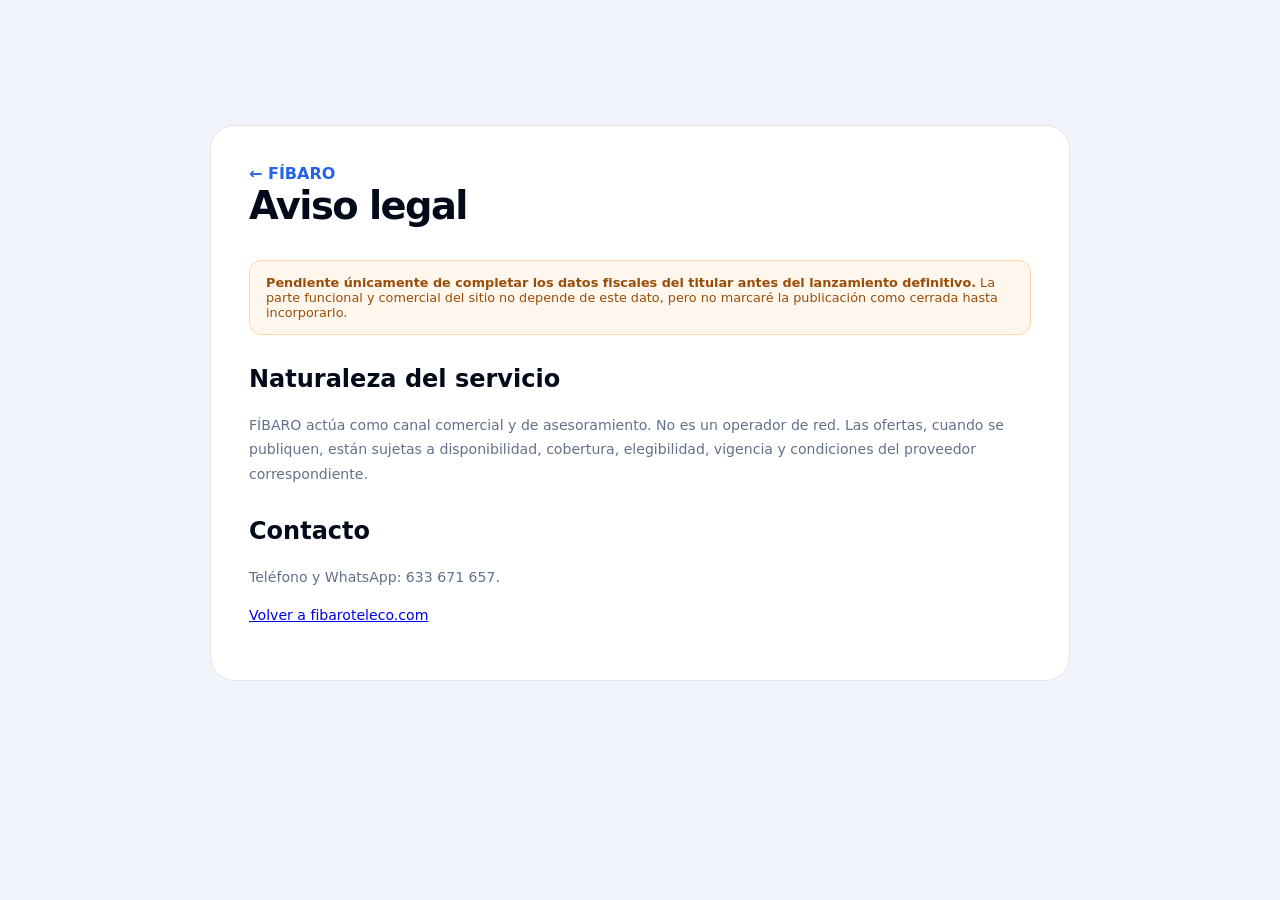
==== aviso-legal.html @ ca1f938e "Add FIBARO Direct legal page" ====
<!doctype html><html lang="es"><head><meta charset="utf-8"><meta name="viewport" content="width=device-width,initial-scale=1"><title>Aviso legal | FÍBARO Telecom</title><link rel="stylesheet" href="/assets/styles.css"></head><body><main class="static-page"><div class="container"><article class="static-card"><a href="/" style="text-decoration:none;font-weight:800;color:#2563EB">← FÍBARO</a><h1>Aviso legal</h1><div class="legal-pending"><b>Pendiente únicamente de completar los datos fiscales del titular antes del lanzamiento definitivo.</b> La parte funcional y comercial del sitio no depende de este dato, pero no marcaré la publicación como cerrada hasta incorporarlo.</div><h2>Naturaleza del servicio</h2><p>FÍBARO actúa como canal comercial y de asesoramiento. No es un operador de red. Las ofertas, cuando se publiquen, están sujetas a disponibilidad, cobertura, elegibilidad, vigencia y condiciones del proveedor correspondiente.</p><h2>Contacto</h2><p>Teléfono y WhatsApp: 633 671 657.</p><p><a href="/">Volver a fibaroteleco.com</a></p></article></div></main></body></html>
---- assets/styles.css ----
:root{--ink:#030B1A;--ink2:#071428;--ink3:#0D1E3A;--blue:#2563EB;--blue2:#3B82F6;--cyan:#06B6D4;--white:#FAFBFF;--soft:#F1F5FB;--muted:#62718A;--line:rgba(3,11,26,.10);--line-dark:rgba(255,255,255,.09);--shadow:0 24px 70px rgba(3,11,26,.12);--font:system-ui,-apple-system,BlinkMacSystemFont,'Segoe UI',sans-serif}*{box-sizing:border-box}html{scroll-behavior:smooth}body{margin:0;background:var(--white);color:var(--ink);font-family:var(--font);-webkit-font-smoothing:antialiased}button,a,input{font:inherit}button{border:0}.container{width:min(1160px,calc(100% - 40px));margin:auto}.section{padding:96px 0}.dark{background:var(--ink);color:#fff}.dark-soft{background:var(--ink2);color:#fff}.nav{position:fixed;z-index:50;top:0;left:0;right:0;transition:.25s}.nav.scrolled{background:rgba(3,11,26,.94);backdrop-filter:blur(18px);border-bottom:1px solid var(--line-dark)}.nav-inner{height:76px;width:min(1280px,calc(100% - 44px));margin:auto;display:flex;align-items:center;justify-content:space-between}.wordmark{display:inline-flex;align-items:baseline;color:#fff;text-decoration:none;font-size:1.35rem;font-weight:800;letter-spacing:-.05em}.wordmark b{color:var(--cyan)}.wordmark small{font-size:.43rem;letter-spacing:.16em;margin-left:7px;color:rgba(255,255,255,.48)}.nav-links{display:flex;gap:28px}.nav-links a{color:rgba(255,255,255,.62);text-decoration:none;font-size:.84rem;font-weight:600}.nav-links a:hover{color:#fff}.btn{display:inline-flex;align-items:center;justify-content:center;text-decoration:none;cursor:pointer;border-radius:999px;padding:13px 24px;font-weight:700;font-size:.88rem;transition:.22s ease;white-space:nowrap}.btn:hover{transform:translateY(-2px)}.btn-lg{padding:17px 28px;font-size:.95rem}.btn-sm{padding:10px 17px;font-size:.8rem}.btn-primary{color:#fff;background:var(--blue);box-shadow:0 12px 35px rgba(37,99,235,.32)}.btn-primary:hover{background:#1D4ED8;box-shadow:0 16px 45px rgba(37,99,235,.42)}.btn-ghost{color:#fff;background:rgba(255,255,255,.07);border:1px solid rgba(255,255,255,.16)}.btn-outline-light{color:#fff;border:1px solid rgba(255,255,255,.22)}.btn-white{background:#fff;color:var(--ink)}.btn-dark{background:var(--ink);color:#fff}.full{width:100%}.hero{min-height:760px;height:min(920px,100vh);background:var(--ink);color:#fff;position:relative;overflow:hidden;display:flex;align-items:center;padding-top:70px}.hero-grid{position:absolute;inset:0;background-image:linear-gradient(rgba(37,99,235,.055) 1px,transparent 1px),linear-gradient(90deg,rgba(37,99,235,.055) 1px,transparent 1px);background-size:64px 64px;mask-image:linear-gradient(to bottom,#000 0%,transparent 90%)}.hero-glow{position:absolute;border-radius:50%;filter:blur(1px);pointer-events:none}.hero-glow.one{width:760px;height:760px;background:radial-gradient(circle,rgba(37,99,235,.23),transparent 68%);right:-180px;top:-230px}.hero-glow.two{width:460px;height:460px;background:radial-gradient(circle,rgba(6,182,212,.13),transparent 67%);left:-130px;bottom:-180px}.hero-inner{position:relative;z-index:1;display:grid;grid-template-columns:minmax(0,1fr) 390px;gap:74px;align-items:center}.eyebrow{display:inline-flex;align-items:center;gap:9px;padding:6px 12px 6px 8px;border:1px solid rgba(59,130,246,.28);border-radius:999px;background:rgba(37,99,235,.12);color:#9CC7FF;font-size:.72rem;letter-spacing:.04em;margin-bottom:22px}.eyebrow span{width:7px;height:7px;border-radius:50%;background:var(--cyan)}h1,h2,h3,p{margin-top:0}.hero h1{font-size:clamp(3rem,6vw,5.55rem);line-height:1.02;letter-spacing:-.055em;margin-bottom:24px;max-width:820px}.hero-lead{font-size:clamp(1rem,1.6vw,1.16rem);line-height:1.75;color:rgba(255,255,255,.64);max-width:700px}.hero-actions{display:flex;gap:12px;flex-wrap:wrap;margin-top:31px}.trust-inline{display:flex;align-items:center;gap:10px;flex-wrap:wrap;margin-top:28px;color:rgba(255,255,255,.42);font-size:.74rem}.trust-inline i{width:3px;height:3px;border-radius:50%;background:rgba(255,255,255,.25)}.hero-card{background:linear-gradient(180deg,rgba(255,255,255,.09),rgba(255,255,255,.045));border:1px solid rgba(255,255,255,.13);border-radius:28px;padding:26px;box-shadow:0 35px 100px rgba(0,0,0,.25);backdrop-filter:blur(18px)}.hero-card-kicker{font-size:.69rem;text-transform:uppercase;letter-spacing:.12em;color:#93C5FD;font-weight:800;margin-bottom:10px}.mini-step{display:grid;grid-template-columns:36px 1fr;gap:12px;padding:18px 0;border-bottom:1px solid rgba(255,255,255,.08)}.mini-step span{width:31px;height:31px;display:grid;place-items:center;border:1px solid rgba(59,130,246,.32);border-radius:9px;color:#93C5FD;font-size:.69rem;font-weight:800}.mini-step b{display:block;font-size:.85rem;margin-bottom:4px}.mini-step small{color:rgba(255,255,255,.46);line-height:1.45}.hero-card .btn{margin-top:20px}.section-head{display:grid;grid-template-columns:1.1fr .75fr;gap:70px;align-items:end;margin-bottom:44px}.section-kicker{display:block;text-transform:uppercase;letter-spacing:.12em;font-size:.68rem;color:var(--blue);font-weight:800;margin-bottom:12px}.section-kicker.blue{color:#93C5FD}.section-kicker.cyan{color:#67E8F9}.section-head h2,.proof h2,.local h2,.energy h2,.business h2,.faq h2,.final-cta h2{font-size:clamp(2rem,4vw,3.55rem);line-height:1.08;letter-spacing:-.045em;margin-bottom:0}.section-head p{margin:0;color:var(--muted);line-height:1.75}.intent-grid{display:grid;grid-template-columns:repeat(4,1fr);gap:16px}.intent-card{text-align:left;background:#fff;border:1px solid var(--line);border-radius:22px;padding:25px;cursor:pointer;box-shadow:0 4px 20px rgba(3,11,26,.035);transition:.22s}.intent-card:hover{transform:translateY(-5px);border-color:rgba(37,99,235,.32);box-shadow:var(--shadow)}.intent-icon{width:42px;height:42px;border-radius:13px;display:grid;place-items:center;background:#EEF4FF;color:var(--blue);font-weight:800;font-size:1.2rem;margin-bottom:24px}.intent-card h3{font-size:1.1rem;margin-bottom:10px}.intent-card p{color:var(--muted);font-size:.85rem;line-height:1.65;min-height:70px}.intent-card span{font-size:.78rem;color:var(--blue);font-weight:800}.proof-grid{display:grid;grid-template-columns:1.15fr .75fr;gap:80px;align-items:center}.big-copy{font-size:1.04rem;line-height:1.82;color:rgba(255,255,255,.58);max-width:660px;margin:24px 0 28px}.human-points{display:grid;gap:18px}.human-points>div{display:flex;gap:13px}.human-points>div>span{width:25px;height:25px;border-radius:50%;display:grid;place-items:center;background:rgba(6,182,212,.12);border:1px solid rgba(6,182,212,.25);color:#67E8F9;flex:0 0 25px;font-size:.72rem}.human-points p{margin:0}.human-points b{display:block;font-size:.87rem}.human-points small{display:block;color:rgba(255,255,255,.42);font-size:.77rem;margin-top:4px}.quote-card{border:1px solid rgba(255,255,255,.12);background:rgba(255,255,255,.055);padding:34px;border-radius:26px}.quote-label{font-size:.66rem;text-transform:uppercase;letter-spacing:.13em;color:#93C5FD;font-weight:800}.quote-card blockquote{font-size:clamp(1.35rem,2.4vw,2rem);line-height:1.38;letter-spacing:-.03em;margin:28px 0 32px}.local-wrap{background:#F0F5FF;border:1px solid rgba(37,99,235,.12);border-radius:34px;padding:54px;display:grid;grid-template-columns:1fr .78fr;gap:68px;align-items:center}.local-copy p{color:var(--muted);line-height:1.8;margin:22px 0}.city-pills{display:flex;gap:8px;flex-wrap:wrap;margin:25px 0}.city-pills span{padding:8px 12px;border-radius:999px;background:#fff;border:1px solid rgba(37,99,235,.13);font-size:.74rem;font-weight:700;color:#39506F}.local-panel{background:var(--ink);color:#fff;border-radius:25px;padding:31px}.local-status{display:inline-flex;align-items:center;gap:8px;font-size:.69rem;letter-spacing:.11em;color:#7DD3FC;font-weight:800;margin-bottom:25px}.pulse{width:8px;height:8px;background:#22C55E;border-radius:50%;box-shadow:0 0 0 6px rgba(34,197,94,.09)}.local-panel h3{font-size:1.7rem;line-height:1.2;letter-spacing:-.035em}.local-panel p{color:rgba(255,255,255,.55);line-height:1.7;font-size:.87rem}.local-meta{display:flex;align-items:center;gap:8px;flex-wrap:wrap;border-top:1px solid rgba(255,255,255,.08);padding-top:21px;margin-top:24px;font-size:.7rem;color:rgba(255,255,255,.55)}.local-meta b{color:#60A5FA}.energy-inner{display:flex;justify-content:space-between;align-items:center;gap:80px}.energy-inner>div{max-width:720px}.energy p{color:var(--muted);line-height:1.8;margin:21px 0 0}.business-grid{display:grid;grid-template-columns:1fr .8fr;gap:90px;align-items:end}.business p{color:rgba(255,255,255,.54);line-height:1.8}.faq-wrap{display:grid;grid-template-columns:.65fr 1fr;gap:85px}.faq-list{border-top:1px solid var(--line)}details{border-bottom:1px solid var(--line);padding:20px 0}summary{cursor:pointer;font-weight:700;font-size:.9rem;list-style:none;padding-right:24px;position:relative}summary:after{content:'+';position:absolute;right:0;color:var(--blue);font-size:1.1rem}details[open] summary:after{content:'−'}details p{color:var(--muted);font-size:.84rem;line-height:1.7;margin:13px 0 2px}.final-cta{background:var(--ink);color:#fff;text-align:center;padding:110px 0}.final-inner{max-width:850px}.final-cta h2{margin:0 auto 18px}.final-cta p{color:rgba(255,255,255,.48)}.center{justify-content:center}.footer{background:#020714;color:#fff;padding:60px 0 105px}.footer-grid{display:grid;grid-template-columns:1.5fr repeat(3,.65fr);gap:50px}.footer-mark{margin-bottom:15px}.footer p{color:rgba(255,255,255,.38);font-size:.78rem;line-height:1.65;max-width:300px}.footer-grid>div:not(:first-child){display:flex;flex-direction:column;gap:9px}.footer-grid b{font-size:.7rem;text-transform:uppercase;letter-spacing:.1em;color:rgba(255,255,255,.38);margin-bottom:5px}.footer-grid a{color:rgba(255,255,255,.62);text-decoration:none;font-size:.78rem}.footer-bottom{margin-top:45px;padding-top:22px;border-top:1px solid rgba(255,255,255,.07);display:flex;justify-content:space-between;gap:20px;color:rgba(255,255,255,.25);font-size:.66rem}.mobile-bar{display:none}.modal{position:fixed;inset:0;z-index:100;pointer-events:none;opacity:0;transition:.22s}.modal.open{pointer-events:auto;opacity:1}.modal-backdrop{position:absolute;inset:0;background:rgba(1,5,13,.78);backdrop-filter:blur(8px)}.funnel{position:absolute;right:0;top:0;bottom:0;width:min(560px,100%);background:#fff;box-shadow:-30px 0 90px rgba(0,0,0,.3);display:flex;flex-direction:column;transform:translateX(100%);transition:.33s cubic-bezier(.22,.8,.25,1)}.modal.open .funnel{transform:none}.funnel-top{display:flex;align-items:center;justify-content:space-between;padding:22px 25px 16px}.funnel-top>div{display:flex;align-items:center;gap:12px}.funnel-brand{font-weight:800;letter-spacing:-.04em}.funnel-top small{font-size:.7rem;color:#8491A4}.modal-close{background:#F1F5F9;width:34px;height:34px;border-radius:50%;cursor:pointer;font-size:1.25rem;color:#56657A}.progress{height:3px;background:#E9EEF5}.progress span{display:block;height:100%;width:20%;background:linear-gradient(90deg,var(--blue),var(--cyan));transition:.3s}.funnel-stage{flex:1;overflow:auto;padding:42px 28px}.funnel-question .tiny{display:block;font-size:.68rem;color:var(--blue);font-weight:800;text-transform:uppercase;letter-spacing:.1em;margin-bottom:10px}.funnel-question h2{font-size:clamp(1.75rem,4vw,2.45rem);line-height:1.15;letter-spacing:-.04em;margin-bottom:10px}.funnel-question>p{color:var(--muted);font-size:.85rem;line-height:1.65;margin-bottom:27px}.choice-grid{display:grid;gap:10px}.choice{width:100%;text-align:left;padding:16px 17px;border:1px solid #DDE5EF;border-radius:14px;background:#fff;cursor:pointer;font-weight:700;color:#17253A;transition:.16s}.choice:hover{border-color:#93B4FB;background:#F7FAFF}.choice small{display:block;color:#7A899D;font-weight:500;margin-top:4px}.choice.selected{border-color:var(--blue);box-shadow:0 0 0 3px rgba(37,99,235,.08);background:#F6F9FF}.field{margin-bottom:14px}.field label{display:block;font-size:.72rem;font-weight:800;color:#40516A;margin-bottom:7px}.field input{width:100%;height:51px;border:1px solid #D9E2ED;border-radius:13px;padding:0 15px;outline:none;font-size:.92rem}.field input:focus{border-color:var(--blue);box-shadow:0 0 0 3px rgba(37,99,235,.08)}.zone-good{padding:13px 15px;border-radius:13px;background:#ECFDF5;color:#116149;font-size:.78rem;margin:12px 0 18px;border:1px solid #BBF7D0}.funnel-actions{display:flex;gap:9px;margin-top:20px}.funnel-back{background:#F1F5F9;color:#53647B}.funnel-next{flex:1}.result-box{border:1px solid #DCE6F3;background:#F7FAFF;border-radius:18px;padding:20px;margin:18px 0}.result-box dt{font-size:.65rem;text-transform:uppercase;letter-spacing:.08em;color:#7C8BA0;font-weight:800}.result-box dd{margin:3px 0 14px;font-size:.85rem;font-weight:700}.result-box dd:last-child{margin-bottom:0}.result-actions{display:grid;gap:10px}.wa-button{background:#0BAA5B;color:#fff}.call-button{background:var(--ink);color:#fff}.funnel-foot{padding:15px 20px;border-top:1px solid #E9EEF5;text-align:center;color:#97A3B2;font-size:.64rem;display:flex;gap:7px;justify-content:center}.privacy-note{color:#8B98AA;font-size:.67rem;line-height:1.5;margin-top:13px}.privacy-note a{color:#536E98}.static-page{min-height:100vh;background:var(--soft);padding:125px 0 80px}.static-card{max-width:860px;margin:auto;background:#fff;border:1px solid var(--line);border-radius:24px;padding:38px}.static-card h1{font-size:2.4rem;letter-spacing:-.04em}.static-card h2{margin-top:30px}.static-card p,.static-card li{color:var(--muted);line-height:1.75;font-size:.88rem}.legal-pending{padding:14px 16px;background:#FFF7ED;border:1px solid #FED7AA;border-radius:12px;color:#9A4D08;font-size:.8rem}.route-telecom .hero,.route-energia .hero,.route-empresas .hero,.route-zona-fibaro .hero{min-height:690px;height:auto;padding:150px 0 95px}.route-energia .eyebrow strong{color:#A5F3FC}.route-empresas .hero-glow.one{background:radial-gradient(circle,rgba(6,182,212,.2),transparent 68%)}@media(max-width:980px){.hero-inner,.proof-grid,.local-wrap,.business-grid,.faq-wrap{grid-template-columns:1fr}.hero-card{display:none}.intent-grid{grid-template-columns:repeat(2,1fr)}.section-head{grid-template-columns:1fr;gap:15px}.proof-grid,.business-grid,.faq-wrap{gap:40px}.local-wrap{gap:35px}.energy-inner{align-items:flex-start;flex-direction:column;gap:28px}.footer-grid{grid-template-columns:1fr 1fr}.nav-links{display:none}}@media(max-width:620px){.container{width:min(100% - 28px,1160px)}.section{padding:64px 0}.nav-inner{width:calc(100% - 28px);height:64px}.nav .btn{display:none}.wordmark{font-size:1.18rem}.hero{height:auto;min-height:720px;padding:115px 0 80px}.route-telecom .hero,.route-energia .hero,.route-empresas .hero,.route-zona-fibaro .hero{padding:115px 0 70px;min-height:640px}.hero h1{font-size:clamp(2.6rem,13vw,4.05rem)}.hero-lead{font-size:.96rem}.hero-actions .btn{width:100%}.trust-inline{font-size:.67rem}.intent-grid{grid-template-columns:1fr}.intent-card p{min-height:0}.local-wrap{padding:28px 21px;border-radius:24px}.local-panel{padding:24px}.footer-grid{grid-template-columns:1fr;gap:30px}.footer-bottom{flex-direction:column}.footer{padding-bottom:120px}.mobile-bar{position:fixed;z-index:60;bottom:0;left:0;right:0;padding:9px 10px calc(9px + env(safe-area-inset-bottom));display:grid;grid-template-columns:.72fr 1.28fr;gap:8px;background:rgba(3,11,26,.94);border-top:1px solid rgba(255,255,255,.1);backdrop-filter:blur(16px)}.mobile-bar a,.mobile-bar button{height:47px;border-radius:12px;display:grid;place-items:center;text-decoration:none;font-weight:800;font-size:.78rem}.mobile-wa{border:1px solid rgba(255,255,255,.18);color:#fff}.mobile-main{background:var(--blue);color:#fff}.funnel-stage{padding:32px 19px}.funnel-top{padding:16px 18px 13px}.funnel-actions{position:sticky;bottom:0;background:linear-gradient(transparent,#fff 18%);padding-top:25px}.static-card{border-radius:18px;padding:25px 20px}.static-page{padding:100px 0 70px}}
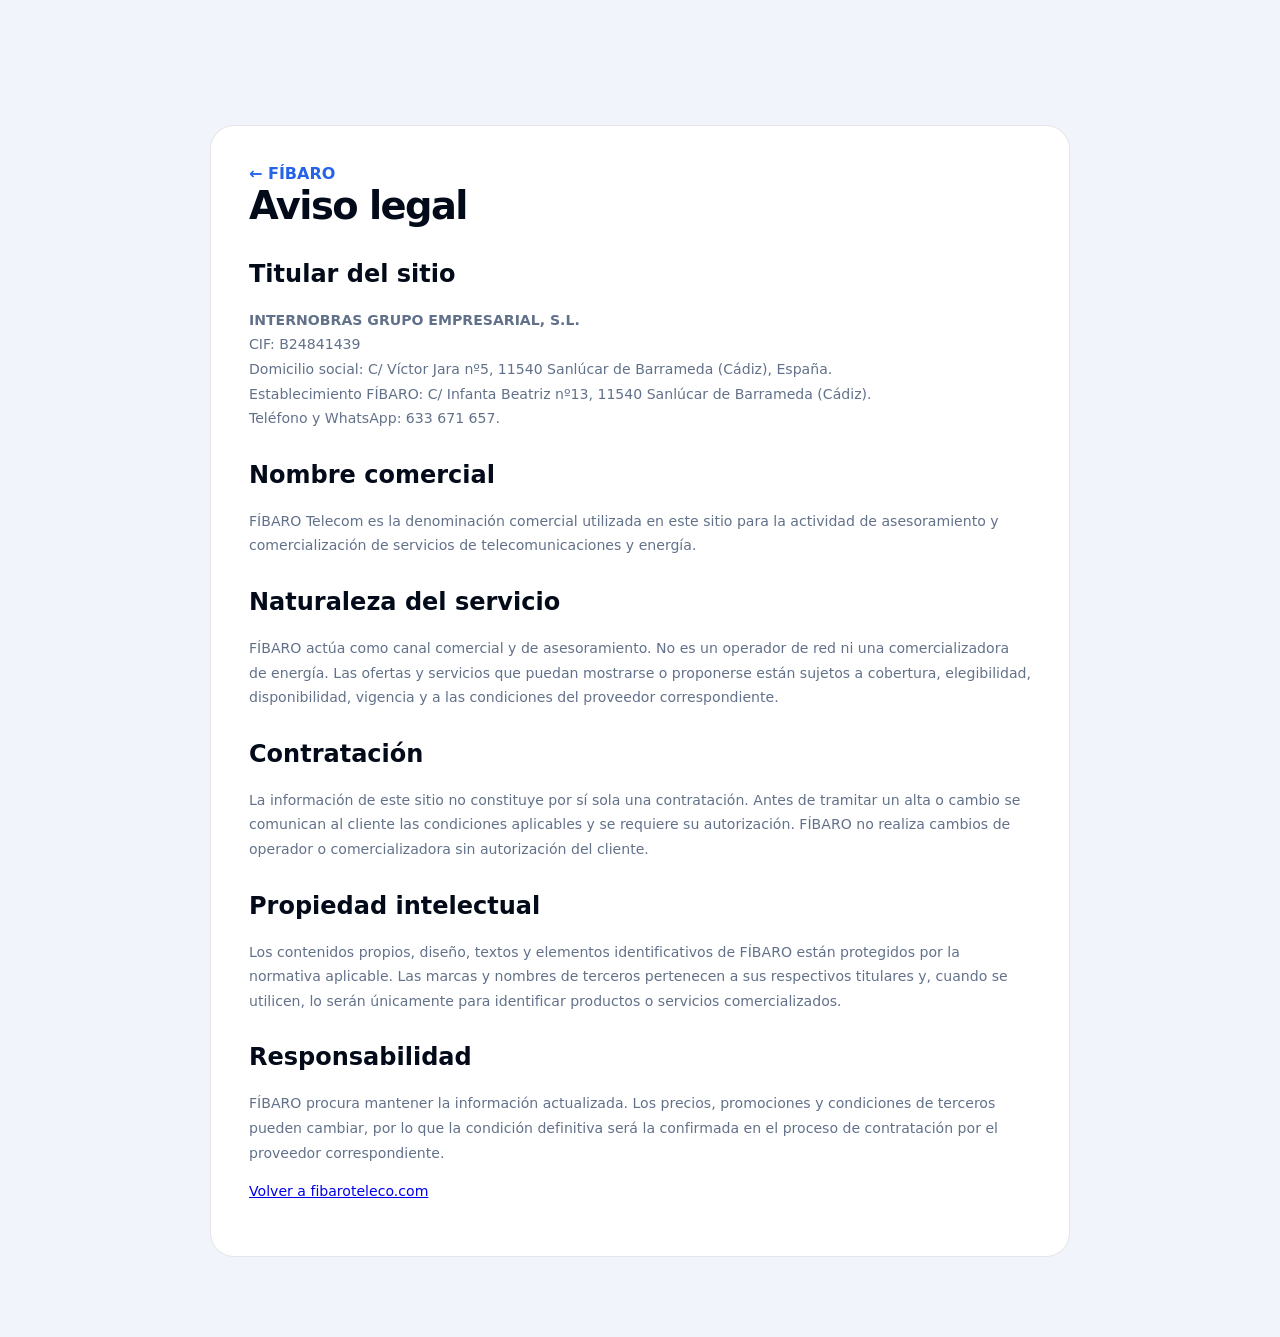
==== commit 33abf38c: "Complete FIBARO legal notice for production" ====
--- a/aviso-legal.html
+++ b/aviso-legal.html
@@ -1 +1 @@
-<!doctype html><html lang="es"><head><meta charset="utf-8"><meta name="viewport" content="width=device-width,initial-scale=1"><title>Aviso legal | FÍBARO Telecom</title><link rel="stylesheet" href="/assets/styles.css"></head><body><main class="static-page"><div class="container"><article class="static-card"><a href="/" style="text-decoration:none;font-weight:800;color:#2563EB">← FÍBARO</a><h1>Aviso legal</h1><div class="legal-pending"><b>Pendiente únicamente de completar los datos fiscales del titular antes del lanzamiento definitivo.</b> La parte funcional y comercial del sitio no depende de este dato, pero no marcaré la publicación como cerrada hasta incorporarlo.</div><h2>Naturaleza del servicio</h2><p>FÍBARO actúa como canal comercial y de asesoramiento. No es un operador de red. Las ofertas, cuando se publiquen, están sujetas a disponibilidad, cobertura, elegibilidad, vigencia y condiciones del proveedor correspondiente.</p><h2>Contacto</h2><p>Teléfono y WhatsApp: 633 671 657.</p><p><a href="/">Volver a fibaroteleco.com</a></p></article></div></main></body></html>+<!doctype html><html lang="es"><head><meta charset="utf-8"><meta name="viewport" content="width=device-width,initial-scale=1"><meta name="robots" content="index,follow"><link rel="canonical" href="https://fibaroteleco.com/aviso-legal"><title>Aviso legal | FÍBARO Telecom</title><link rel="stylesheet" href="/assets/styles.css"></head><body><main class="static-page"><div class="container"><article class="static-card"><a href="/" style="text-decoration:none;font-weight:800;color:#2563EB">← FÍBARO</a><h1>Aviso legal</h1><h2>Titular del sitio</h2><p><strong>INTERNOBRAS GRUPO EMPRESARIAL, S.L.</strong><br>CIF: B24841439<br>Domicilio social: C/ Víctor Jara nº5, 11540 Sanlúcar de Barrameda (Cádiz), España.<br>Establecimiento FÍBARO: C/ Infanta Beatriz nº13, 11540 Sanlúcar de Barrameda (Cádiz).<br>Teléfono y WhatsApp: 633 671 657.</p><h2>Nombre comercial</h2><p>FÍBARO Telecom es la denominación comercial utilizada en este sitio para la actividad de asesoramiento y comercialización de servicios de telecomunicaciones y energía.</p><h2>Naturaleza del servicio</h2><p>FÍBARO actúa como canal comercial y de asesoramiento. No es un operador de red ni una comercializadora de energía. Las ofertas y servicios que puedan mostrarse o proponerse están sujetos a cobertura, elegibilidad, disponibilidad, vigencia y a las condiciones del proveedor correspondiente.</p><h2>Contratación</h2><p>La información de este sitio no constituye por sí sola una contratación. Antes de tramitar un alta o cambio se comunican al cliente las condiciones aplicables y se requiere su autorización. FÍBARO no realiza cambios de operador o comercializadora sin autorización del cliente.</p><h2>Propiedad intelectual</h2><p>Los contenidos propios, diseño, textos y elementos identificativos de FÍBARO están protegidos por la normativa aplicable. Las marcas y nombres de terceros pertenecen a sus respectivos titulares y, cuando se utilicen, lo serán únicamente para identificar productos o servicios comercializados.</p><h2>Responsabilidad</h2><p>FÍBARO procura mantener la información actualizada. Los precios, promociones y condiciones de terceros pueden cambiar, por lo que la condición definitiva será la confirmada en el proceso de contratación por el proveedor correspondiente.</p><p><a href="/">Volver a fibaroteleco.com</a></p></article></div></main></body></html>
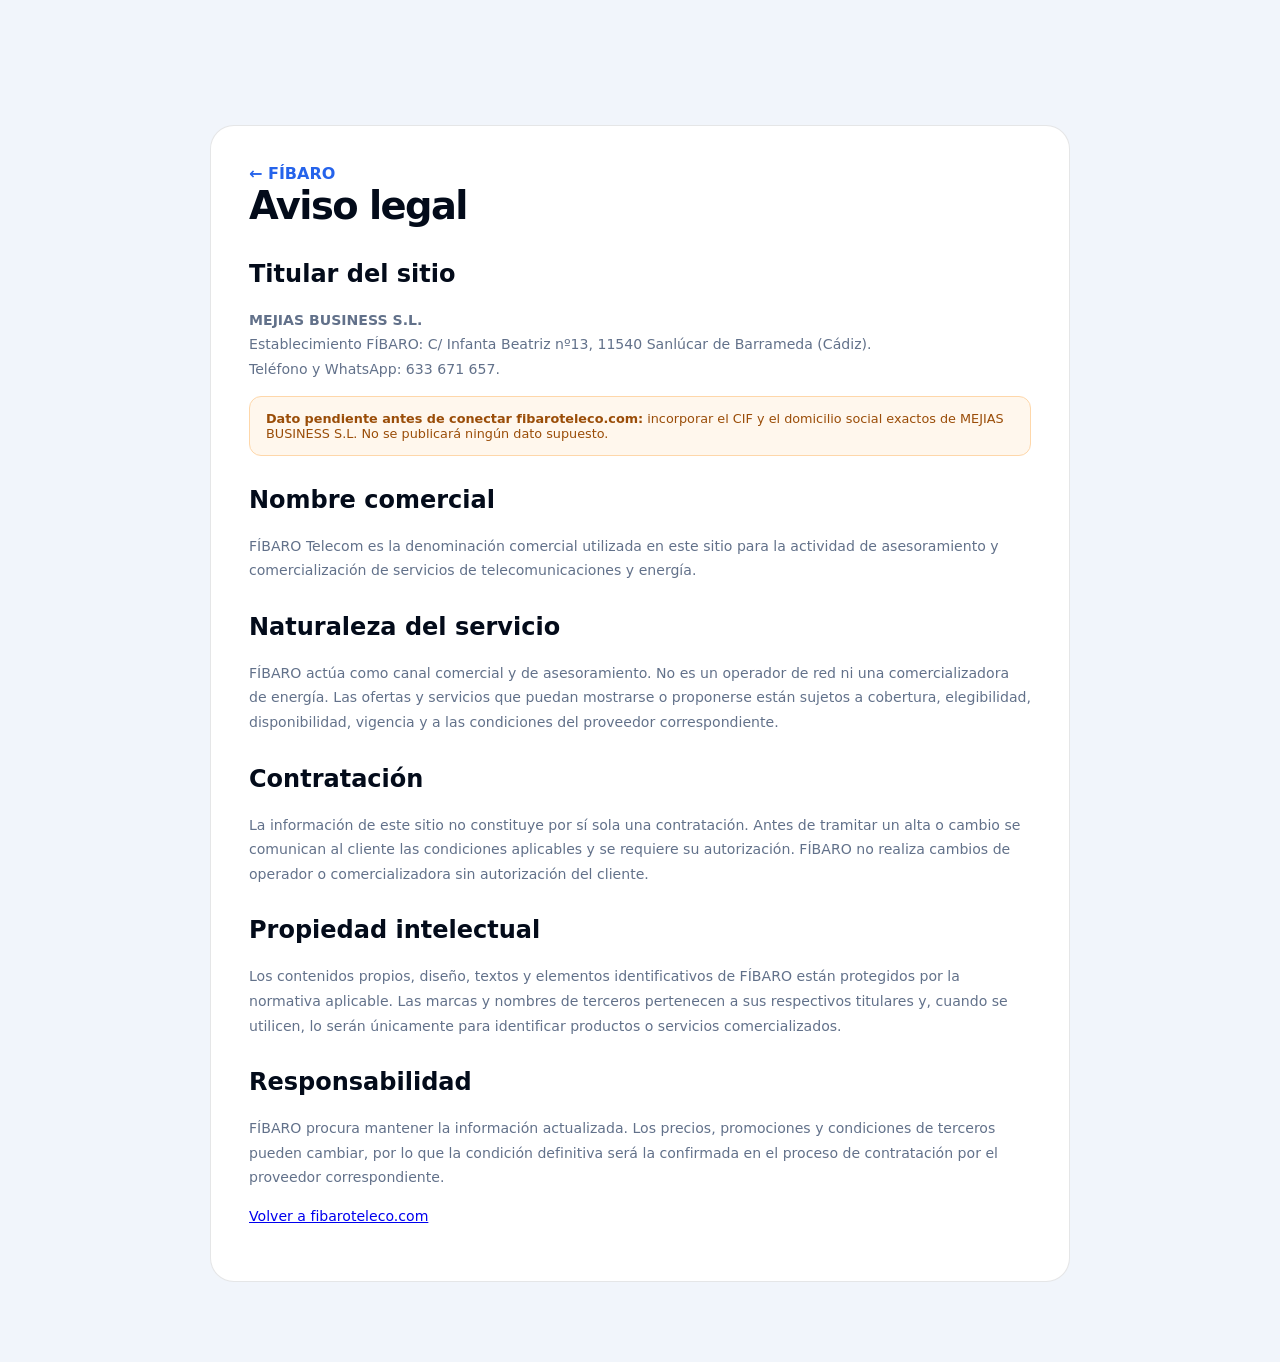
==== commit 12091e9b: "Correct FIBARO legal owner to MEJIAS BUSINESS S.L." ====
--- a/aviso-legal.html
+++ b/aviso-legal.html
@@ -1 +1 @@
-<!doctype html><html lang="es"><head><meta charset="utf-8"><meta name="viewport" content="width=device-width,initial-scale=1"><meta name="robots" content="index,follow"><link rel="canonical" href="https://fibaroteleco.com/aviso-legal"><title>Aviso legal | FÍBARO Telecom</title><link rel="stylesheet" href="/assets/styles.css"></head><body><main class="static-page"><div class="container"><article class="static-card"><a href="/" style="text-decoration:none;font-weight:800;color:#2563EB">← FÍBARO</a><h1>Aviso legal</h1><h2>Titular del sitio</h2><p><strong>INTERNOBRAS GRUPO EMPRESARIAL, S.L.</strong><br>CIF: B24841439<br>Domicilio social: C/ Víctor Jara nº5, 11540 Sanlúcar de Barrameda (Cádiz), España.<br>Establecimiento FÍBARO: C/ Infanta Beatriz nº13, 11540 Sanlúcar de Barrameda (Cádiz).<br>Teléfono y WhatsApp: 633 671 657.</p><h2>Nombre comercial</h2><p>FÍBARO Telecom es la denominación comercial utilizada en este sitio para la actividad de asesoramiento y comercialización de servicios de telecomunicaciones y energía.</p><h2>Naturaleza del servicio</h2><p>FÍBARO actúa como canal comercial y de asesoramiento. No es un operador de red ni una comercializadora de energía. Las ofertas y servicios que puedan mostrarse o proponerse están sujetos a cobertura, elegibilidad, disponibilidad, vigencia y a las condiciones del proveedor correspondiente.</p><h2>Contratación</h2><p>La información de este sitio no constituye por sí sola una contratación. Antes de tramitar un alta o cambio se comunican al cliente las condiciones aplicables y se requiere su autorización. FÍBARO no realiza cambios de operador o comercializadora sin autorización del cliente.</p><h2>Propiedad intelectual</h2><p>Los contenidos propios, diseño, textos y elementos identificativos de FÍBARO están protegidos por la normativa aplicable. Las marcas y nombres de terceros pertenecen a sus respectivos titulares y, cuando se utilicen, lo serán únicamente para identificar productos o servicios comercializados.</p><h2>Responsabilidad</h2><p>FÍBARO procura mantener la información actualizada. Los precios, promociones y condiciones de terceros pueden cambiar, por lo que la condición definitiva será la confirmada en el proceso de contratación por el proveedor correspondiente.</p><p><a href="/">Volver a fibaroteleco.com</a></p></article></div></main></body></html>+<!doctype html><html lang="es"><head><meta charset="utf-8"><meta name="viewport" content="width=device-width,initial-scale=1"><meta name="robots" content="index,follow"><link rel="canonical" href="https://fibaroteleco.com/aviso-legal"><title>Aviso legal | FÍBARO Telecom</title><link rel="stylesheet" href="/assets/styles.css"></head><body><main class="static-page"><div class="container"><article class="static-card"><a href="/" style="text-decoration:none;font-weight:800;color:#2563EB">← FÍBARO</a><h1>Aviso legal</h1><h2>Titular del sitio</h2><p><strong>MEJIAS BUSINESS S.L.</strong><br>Establecimiento FÍBARO: C/ Infanta Beatriz nº13, 11540 Sanlúcar de Barrameda (Cádiz).<br>Teléfono y WhatsApp: 633 671 657.</p><div class="legal-pending"><b>Dato pendiente antes de conectar fibaroteleco.com:</b> incorporar el CIF y el domicilio social exactos de MEJIAS BUSINESS S.L. No se publicará ningún dato supuesto.</div><h2>Nombre comercial</h2><p>FÍBARO Telecom es la denominación comercial utilizada en este sitio para la actividad de asesoramiento y comercialización de servicios de telecomunicaciones y energía.</p><h2>Naturaleza del servicio</h2><p>FÍBARO actúa como canal comercial y de asesoramiento. No es un operador de red ni una comercializadora de energía. Las ofertas y servicios que puedan mostrarse o proponerse están sujetos a cobertura, elegibilidad, disponibilidad, vigencia y a las condiciones del proveedor correspondiente.</p><h2>Contratación</h2><p>La información de este sitio no constituye por sí sola una contratación. Antes de tramitar un alta o cambio se comunican al cliente las condiciones aplicables y se requiere su autorización. FÍBARO no realiza cambios de operador o comercializadora sin autorización del cliente.</p><h2>Propiedad intelectual</h2><p>Los contenidos propios, diseño, textos y elementos identificativos de FÍBARO están protegidos por la normativa aplicable. Las marcas y nombres de terceros pertenecen a sus respectivos titulares y, cuando se utilicen, lo serán únicamente para identificar productos o servicios comercializados.</p><h2>Responsabilidad</h2><p>FÍBARO procura mantener la información actualizada. Los precios, promociones y condiciones de terceros pueden cambiar, por lo que la condición definitiva será la confirmada en el proceso de contratación por el proveedor correspondiente.</p><p><a href="/">Volver a fibaroteleco.com</a></p></article></div></main></body></html>
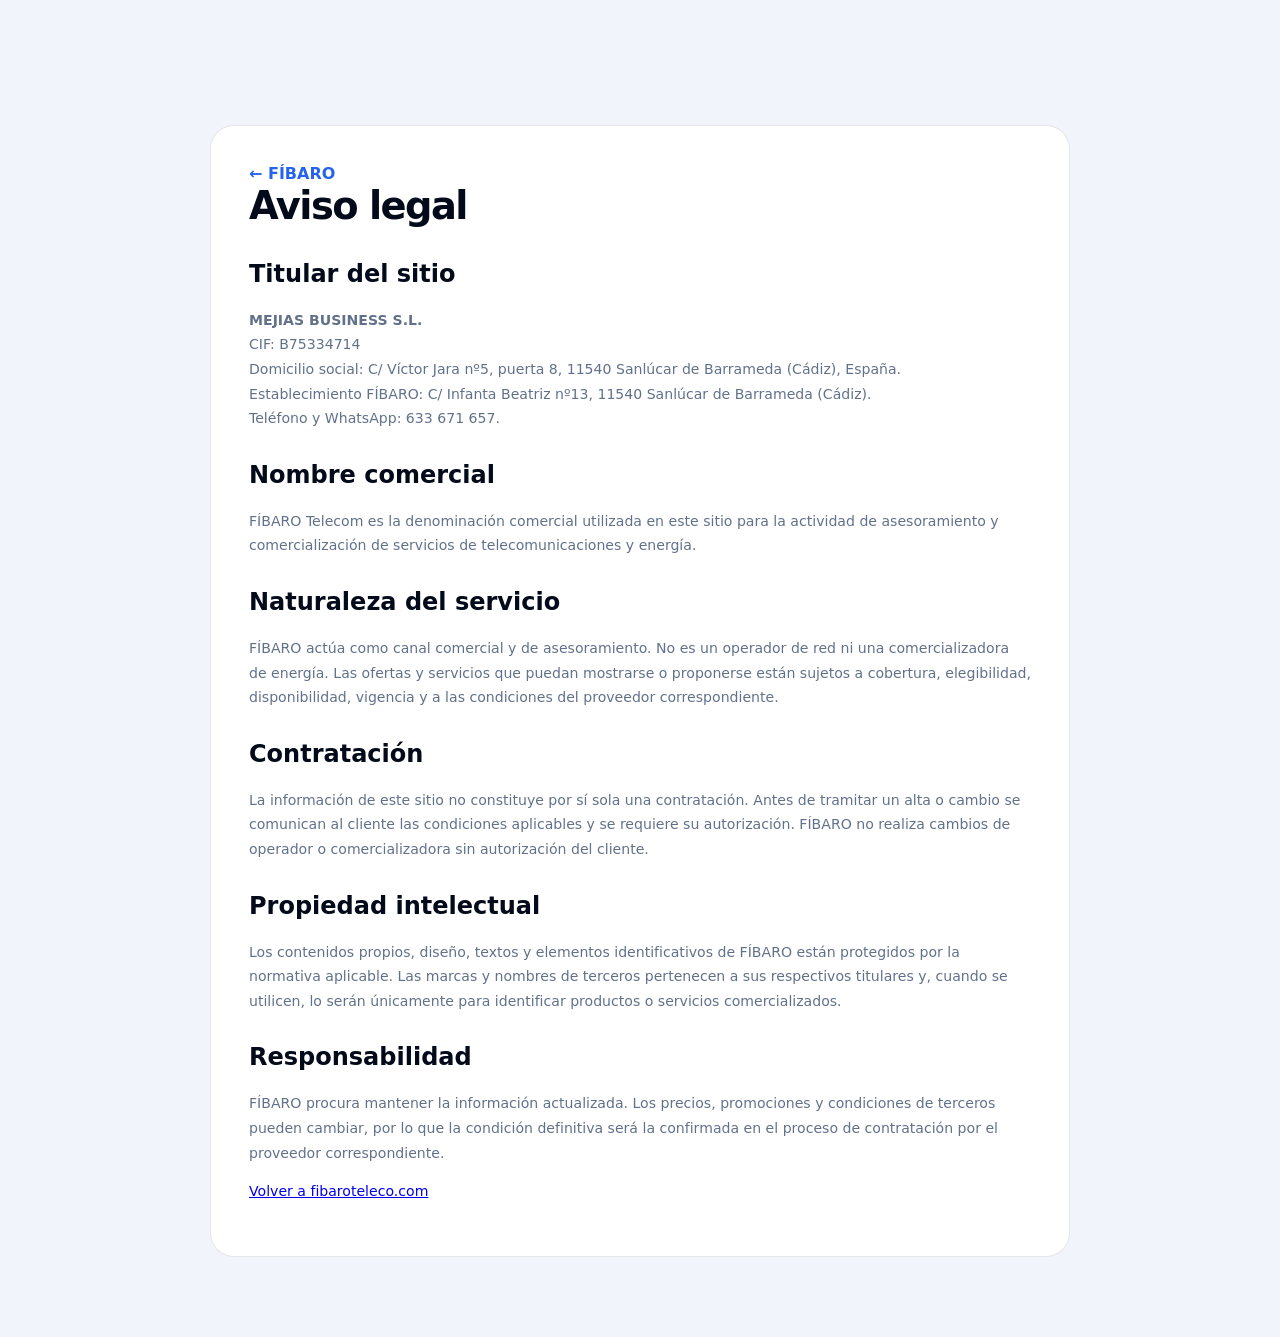
==== commit ab5312e3: "Complete MEJIAS BUSINESS S.L. legal data" ====
--- a/aviso-legal.html
+++ b/aviso-legal.html
@@ -1 +1 @@
-<!doctype html><html lang="es"><head><meta charset="utf-8"><meta name="viewport" content="width=device-width,initial-scale=1"><meta name="robots" content="index,follow"><link rel="canonical" href="https://fibaroteleco.com/aviso-legal"><title>Aviso legal | FÍBARO Telecom</title><link rel="stylesheet" href="/assets/styles.css"></head><body><main class="static-page"><div class="container"><article class="static-card"><a href="/" style="text-decoration:none;font-weight:800;color:#2563EB">← FÍBARO</a><h1>Aviso legal</h1><h2>Titular del sitio</h2><p><strong>MEJIAS BUSINESS S.L.</strong><br>Establecimiento FÍBARO: C/ Infanta Beatriz nº13, 11540 Sanlúcar de Barrameda (Cádiz).<br>Teléfono y WhatsApp: 633 671 657.</p><div class="legal-pending"><b>Dato pendiente antes de conectar fibaroteleco.com:</b> incorporar el CIF y el domicilio social exactos de MEJIAS BUSINESS S.L. No se publicará ningún dato supuesto.</div><h2>Nombre comercial</h2><p>FÍBARO Telecom es la denominación comercial utilizada en este sitio para la actividad de asesoramiento y comercialización de servicios de telecomunicaciones y energía.</p><h2>Naturaleza del servicio</h2><p>FÍBARO actúa como canal comercial y de asesoramiento. No es un operador de red ni una comercializadora de energía. Las ofertas y servicios que puedan mostrarse o proponerse están sujetos a cobertura, elegibilidad, disponibilidad, vigencia y a las condiciones del proveedor correspondiente.</p><h2>Contratación</h2><p>La información de este sitio no constituye por sí sola una contratación. Antes de tramitar un alta o cambio se comunican al cliente las condiciones aplicables y se requiere su autorización. FÍBARO no realiza cambios de operador o comercializadora sin autorización del cliente.</p><h2>Propiedad intelectual</h2><p>Los contenidos propios, diseño, textos y elementos identificativos de FÍBARO están protegidos por la normativa aplicable. Las marcas y nombres de terceros pertenecen a sus respectivos titulares y, cuando se utilicen, lo serán únicamente para identificar productos o servicios comercializados.</p><h2>Responsabilidad</h2><p>FÍBARO procura mantener la información actualizada. Los precios, promociones y condiciones de terceros pueden cambiar, por lo que la condición definitiva será la confirmada en el proceso de contratación por el proveedor correspondiente.</p><p><a href="/">Volver a fibaroteleco.com</a></p></article></div></main></body></html>+<!doctype html><html lang="es"><head><meta charset="utf-8"><meta name="viewport" content="width=device-width,initial-scale=1"><meta name="robots" content="index,follow"><link rel="canonical" href="https://fibaroteleco.com/aviso-legal"><title>Aviso legal | FÍBARO Telecom</title><link rel="stylesheet" href="/assets/styles.css"></head><body><main class="static-page"><div class="container"><article class="static-card"><a href="/" style="text-decoration:none;font-weight:800;color:#2563EB">← FÍBARO</a><h1>Aviso legal</h1><h2>Titular del sitio</h2><p><strong>MEJIAS BUSINESS S.L.</strong><br>CIF: B75334714<br>Domicilio social: C/ Víctor Jara nº5, puerta 8, 11540 Sanlúcar de Barrameda (Cádiz), España.<br>Establecimiento FÍBARO: C/ Infanta Beatriz nº13, 11540 Sanlúcar de Barrameda (Cádiz).<br>Teléfono y WhatsApp: 633 671 657.</p><h2>Nombre comercial</h2><p>FÍBARO Telecom es la denominación comercial utilizada en este sitio para la actividad de asesoramiento y comercialización de servicios de telecomunicaciones y energía.</p><h2>Naturaleza del servicio</h2><p>FÍBARO actúa como canal comercial y de asesoramiento. No es un operador de red ni una comercializadora de energía. Las ofertas y servicios que puedan mostrarse o proponerse están sujetos a cobertura, elegibilidad, disponibilidad, vigencia y a las condiciones del proveedor correspondiente.</p><h2>Contratación</h2><p>La información de este sitio no constituye por sí sola una contratación. Antes de tramitar un alta o cambio se comunican al cliente las condiciones aplicables y se requiere su autorización. FÍBARO no realiza cambios de operador o comercializadora sin autorización del cliente.</p><h2>Propiedad intelectual</h2><p>Los contenidos propios, diseño, textos y elementos identificativos de FÍBARO están protegidos por la normativa aplicable. Las marcas y nombres de terceros pertenecen a sus respectivos titulares y, cuando se utilicen, lo serán únicamente para identificar productos o servicios comercializados.</p><h2>Responsabilidad</h2><p>FÍBARO procura mantener la información actualizada. Los precios, promociones y condiciones de terceros pueden cambiar, por lo que la condición definitiva será la confirmada en el proceso de contratación por el proveedor correspondiente.</p><p><a href="/">Volver a fibaroteleco.com</a></p></article></div></main></body></html>
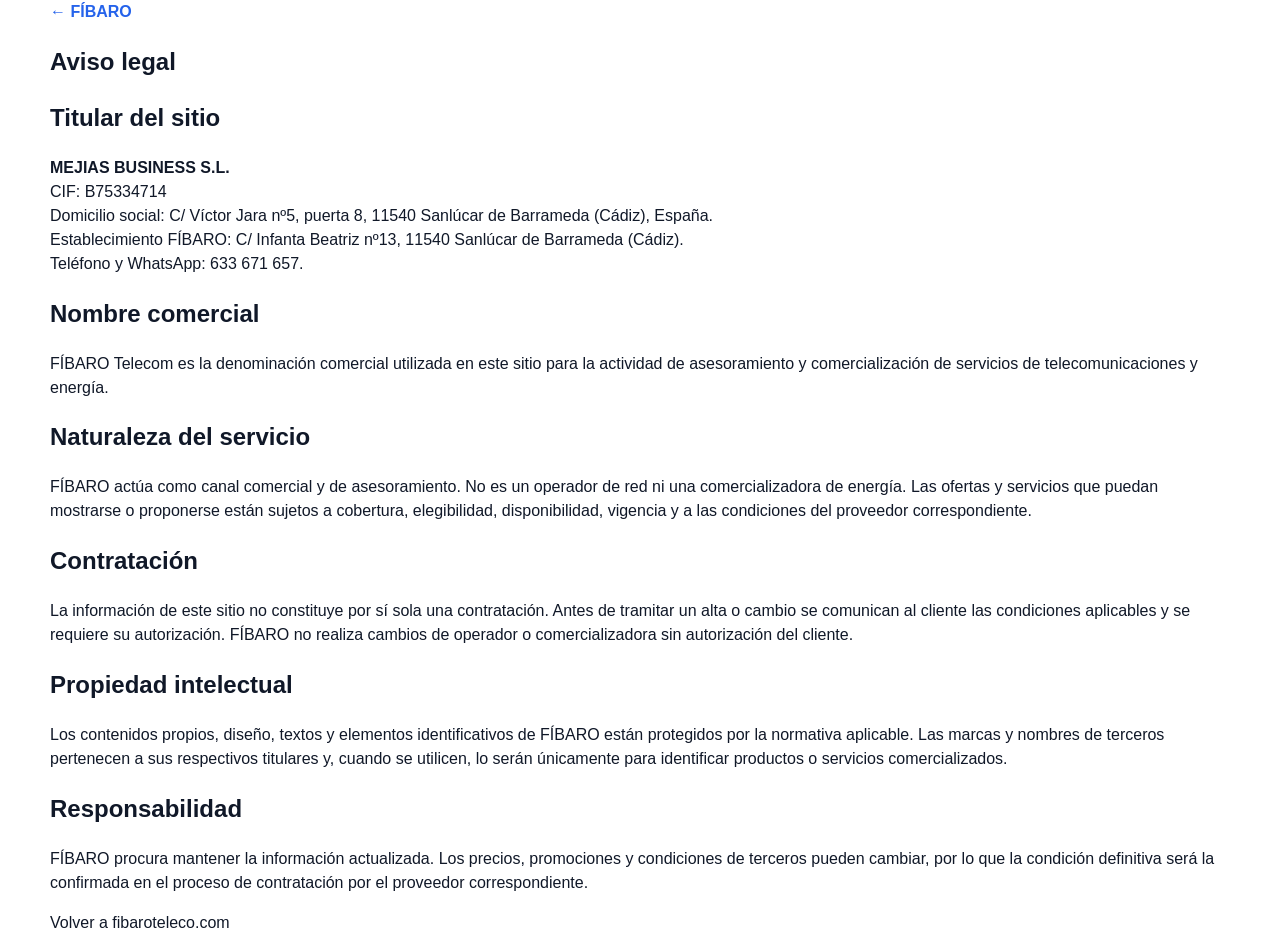
==== commit a8eb5c11: "seo: normalize legal canonical and styles" ====
--- a/aviso-legal.html
+++ b/aviso-legal.html
@@ -1 +1 @@
-<!doctype html><html lang="es"><head><meta charset="utf-8"><meta name="viewport" content="width=device-width,initial-scale=1"><meta name="robots" content="index,follow"><link rel="canonical" href="https://fibaroteleco.com/aviso-legal"><title>Aviso legal | FÍBARO Telecom</title><link rel="stylesheet" href="/assets/styles.css"></head><body><main class="static-page"><div class="container"><article class="static-card"><a href="/" style="text-decoration:none;font-weight:800;color:#2563EB">← FÍBARO</a><h1>Aviso legal</h1><h2>Titular del sitio</h2><p><strong>MEJIAS BUSINESS S.L.</strong><br>CIF: B75334714<br>Domicilio social: C/ Víctor Jara nº5, puerta 8, 11540 Sanlúcar de Barrameda (Cádiz), España.<br>Establecimiento FÍBARO: C/ Infanta Beatriz nº13, 11540 Sanlúcar de Barrameda (Cádiz).<br>Teléfono y WhatsApp: 633 671 657.</p><h2>Nombre comercial</h2><p>FÍBARO Telecom es la denominación comercial utilizada en este sitio para la actividad de asesoramiento y comercialización de servicios de telecomunicaciones y energía.</p><h2>Naturaleza del servicio</h2><p>FÍBARO actúa como canal comercial y de asesoramiento. No es un operador de red ni una comercializadora de energía. Las ofertas y servicios que puedan mostrarse o proponerse están sujetos a cobertura, elegibilidad, disponibilidad, vigencia y a las condiciones del proveedor correspondiente.</p><h2>Contratación</h2><p>La información de este sitio no constituye por sí sola una contratación. Antes de tramitar un alta o cambio se comunican al cliente las condiciones aplicables y se requiere su autorización. FÍBARO no realiza cambios de operador o comercializadora sin autorización del cliente.</p><h2>Propiedad intelectual</h2><p>Los contenidos propios, diseño, textos y elementos identificativos de FÍBARO están protegidos por la normativa aplicable. Las marcas y nombres de terceros pertenecen a sus respectivos titulares y, cuando se utilicen, lo serán únicamente para identificar productos o servicios comercializados.</p><h2>Responsabilidad</h2><p>FÍBARO procura mantener la información actualizada. Los precios, promociones y condiciones de terceros pueden cambiar, por lo que la condición definitiva será la confirmada en el proceso de contratación por el proveedor correspondiente.</p><p><a href="/">Volver a fibaroteleco.com</a></p></article></div></main></body></html>+<!doctype html><html lang="es"><head><meta charset="utf-8"><meta name="viewport" content="width=device-width,initial-scale=1"><meta name="robots" content="index,follow"><link rel="canonical" href="https://www.fibaroteleco.com/aviso-legal"><title>Aviso legal | FÍBARO Telecom</title><link rel="stylesheet" href="/assets/styles.css?v=4"><link rel="stylesheet" href="/assets/brand.css?v=4"></head><body><main class="static-page"><div class="container"><article class="static-card"><a href="/" style="text-decoration:none;font-weight:800;color:#2563EB">← FÍBARO</a><h1>Aviso legal</h1><h2>Titular del sitio</h2><p><strong>MEJIAS BUSINESS S.L.</strong><br>CIF: B75334714<br>Domicilio social: C/ Víctor Jara nº5, puerta 8, 11540 Sanlúcar de Barrameda (Cádiz), España.<br>Establecimiento FÍBARO: C/ Infanta Beatriz nº13, 11540 Sanlúcar de Barrameda (Cádiz).<br>Teléfono y WhatsApp: 633 671 657.</p><h2>Nombre comercial</h2><p>FÍBARO Telecom es la denominación comercial utilizada en este sitio para la actividad de asesoramiento y comercialización de servicios de telecomunicaciones y energía.</p><h2>Naturaleza del servicio</h2><p>FÍBARO actúa como canal comercial y de asesoramiento. No es un operador de red ni una comercializadora de energía. Las ofertas y servicios que puedan mostrarse o proponerse están sujetos a cobertura, elegibilidad, disponibilidad, vigencia y a las condiciones del proveedor correspondiente.</p><h2>Contratación</h2><p>La información de este sitio no constituye por sí sola una contratación. Antes de tramitar un alta o cambio se comunican al cliente las condiciones aplicables y se requiere su autorización. FÍBARO no realiza cambios de operador o comercializadora sin autorización del cliente.</p><h2>Propiedad intelectual</h2><p>Los contenidos propios, diseño, textos y elementos identificativos de FÍBARO están protegidos por la normativa aplicable. Las marcas y nombres de terceros pertenecen a sus respectivos titulares y, cuando se utilicen, lo serán únicamente para identificar productos o servicios comercializados.</p><h2>Responsabilidad</h2><p>FÍBARO procura mantener la información actualizada. Los precios, promociones y condiciones de terceros pueden cambiar, por lo que la condición definitiva será la confirmada en el proceso de contratación por el proveedor correspondiente.</p><p><a href="/">Volver a fibaroteleco.com</a></p></article></div></main></body></html>
--- a/assets/styles.css
+++ b/assets/styles.css
@@ -1 +1,5 @@
-:root{--ink:#030B1A;--ink2:#071428;--ink3:#0D1E3A;--blue:#2563EB;--blue2:#3B82F6;--cyan:#06B6D4;--white:#FAFBFF;--soft:#F1F5FB;--muted:#62718A;--line:rgba(3,11,26,.10);--line-dark:rgba(255,255,255,.09);--shadow:0 24px 70px rgba(3,11,26,.12);--font:system-ui,-apple-system,BlinkMacSystemFont,'Segoe UI',sans-serif}*{box-sizing:border-box}html{scroll-behavior:smooth}body{margin:0;background:var(--white);color:var(--ink);font-family:var(--font);-webkit-font-smoothing:antialiased}button,a,input{font:inherit}button{border:0}.container{width:min(1160px,calc(100% - 40px));margin:auto}.section{padding:96px 0}.dark{background:var(--ink);color:#fff}.dark-soft{background:var(--ink2);color:#fff}.nav{position:fixed;z-index:50;top:0;left:0;right:0;transition:.25s}.nav.scrolled{background:rgba(3,11,26,.94);backdrop-filter:blur(18px);border-bottom:1px solid var(--line-dark)}.nav-inner{height:76px;width:min(1280px,calc(100% - 44px));margin:auto;display:flex;align-items:center;justify-content:space-between}.wordmark{display:inline-flex;align-items:baseline;color:#fff;text-decoration:none;font-size:1.35rem;font-weight:800;letter-spacing:-.05em}.wordmark b{color:var(--cyan)}.wordmark small{font-size:.43rem;letter-spacing:.16em;margin-left:7px;color:rgba(255,255,255,.48)}.nav-links{display:flex;gap:28px}.nav-links a{color:rgba(255,255,255,.62);text-decoration:none;font-size:.84rem;font-weight:600}.nav-links a:hover{color:#fff}.btn{display:inline-flex;align-items:center;justify-content:center;text-decoration:none;cursor:pointer;border-radius:999px;padding:13px 24px;font-weight:700;font-size:.88rem;transition:.22s ease;white-space:nowrap}.btn:hover{transform:translateY(-2px)}.btn-lg{padding:17px 28px;font-size:.95rem}.btn-sm{padding:10px 17px;font-size:.8rem}.btn-primary{color:#fff;background:var(--blue);box-shadow:0 12px 35px rgba(37,99,235,.32)}.btn-primary:hover{background:#1D4ED8;box-shadow:0 16px 45px rgba(37,99,235,.42)}.btn-ghost{color:#fff;background:rgba(255,255,255,.07);border:1px solid rgba(255,255,255,.16)}.btn-outline-light{color:#fff;border:1px solid rgba(255,255,255,.22)}.btn-white{background:#fff;color:var(--ink)}.btn-dark{background:var(--ink);color:#fff}.full{width:100%}.hero{min-height:760px;height:min(920px,100vh);background:var(--ink);color:#fff;position:relative;overflow:hidden;display:flex;align-items:center;padding-top:70px}.hero-grid{position:absolute;inset:0;background-image:linear-gradient(rgba(37,99,235,.055) 1px,transparent 1px),linear-gradient(90deg,rgba(37,99,235,.055) 1px,transparent 1px);background-size:64px 64px;mask-image:linear-gradient(to bottom,#000 0%,transparent 90%)}.hero-glow{position:absolute;border-radius:50%;filter:blur(1px);pointer-events:none}.hero-glow.one{width:760px;height:760px;background:radial-gradient(circle,rgba(37,99,235,.23),transparent 68%);right:-180px;top:-230px}.hero-glow.two{width:460px;height:460px;background:radial-gradient(circle,rgba(6,182,212,.13),transparent 67%);left:-130px;bottom:-180px}.hero-inner{position:relative;z-index:1;display:grid;grid-template-columns:minmax(0,1fr) 390px;gap:74px;align-items:center}.eyebrow{display:inline-flex;align-items:center;gap:9px;padding:6px 12px 6px 8px;border:1px solid rgba(59,130,246,.28);border-radius:999px;background:rgba(37,99,235,.12);color:#9CC7FF;font-size:.72rem;letter-spacing:.04em;margin-bottom:22px}.eyebrow span{width:7px;height:7px;border-radius:50%;background:var(--cyan)}h1,h2,h3,p{margin-top:0}.hero h1{font-size:clamp(3rem,6vw,5.55rem);line-height:1.02;letter-spacing:-.055em;margin-bottom:24px;max-width:820px}.hero-lead{font-size:clamp(1rem,1.6vw,1.16rem);line-height:1.75;color:rgba(255,255,255,.64);max-width:700px}.hero-actions{display:flex;gap:12px;flex-wrap:wrap;margin-top:31px}.trust-inline{display:flex;align-items:center;gap:10px;flex-wrap:wrap;margin-top:28px;color:rgba(255,255,255,.42);font-size:.74rem}.trust-inline i{width:3px;height:3px;border-radius:50%;background:rgba(255,255,255,.25)}.hero-card{background:linear-gradient(180deg,rgba(255,255,255,.09),rgba(255,255,255,.045));border:1px solid rgba(255,255,255,.13);border-radius:28px;padding:26px;box-shadow:0 35px 100px rgba(0,0,0,.25);backdrop-filter:blur(18px)}.hero-card-kicker{font-size:.69rem;text-transform:uppercase;letter-spacing:.12em;color:#93C5FD;font-weight:800;margin-bottom:10px}.mini-step{display:grid;grid-template-columns:36px 1fr;gap:12px;padding:18px 0;border-bottom:1px solid rgba(255,255,255,.08)}.mini-step span{width:31px;height:31px;display:grid;place-items:center;border:1px solid rgba(59,130,246,.32);border-radius:9px;color:#93C5FD;font-size:.69rem;font-weight:800}.mini-step b{display:block;font-size:.85rem;margin-bottom:4px}.mini-step small{color:rgba(255,255,255,.46);line-height:1.45}.hero-card .btn{margin-top:20px}.section-head{display:grid;grid-template-columns:1.1fr .75fr;gap:70px;align-items:end;margin-bottom:44px}.section-kicker{display:block;text-transform:uppercase;letter-spacing:.12em;font-size:.68rem;color:var(--blue);font-weight:800;margin-bottom:12px}.section-kicker.blue{color:#93C5FD}.section-kicker.cyan{color:#67E8F9}.section-head h2,.proof h2,.local h2,.energy h2,.business h2,.faq h2,.final-cta h2{font-size:clamp(2rem,4vw,3.55rem);line-height:1.08;letter-spacing:-.045em;margin-bottom:0}.section-head p{margin:0;color:var(--muted);line-height:1.75}.intent-grid{display:grid;grid-template-columns:repeat(4,1fr);gap:16px}.intent-card{text-align:left;background:#fff;border:1px solid var(--line);border-radius:22px;padding:25px;cursor:pointer;box-shadow:0 4px 20px rgba(3,11,26,.035);transition:.22s}.intent-card:hover{transform:translateY(-5px);border-color:rgba(37,99,235,.32);box-shadow:var(--shadow)}.intent-icon{width:42px;height:42px;border-radius:13px;display:grid;place-items:center;background:#EEF4FF;color:var(--blue);font-weight:800;font-size:1.2rem;margin-bottom:24px}.intent-card h3{font-size:1.1rem;margin-bottom:10px}.intent-card p{color:var(--muted);font-size:.85rem;line-height:1.65;min-height:70px}.intent-card span{font-size:.78rem;color:var(--blue);font-weight:800}.proof-grid{display:grid;grid-template-columns:1.15fr .75fr;gap:80px;align-items:center}.big-copy{font-size:1.04rem;line-height:1.82;color:rgba(255,255,255,.58);max-width:660px;margin:24px 0 28px}.human-points{display:grid;gap:18px}.human-points>div{display:flex;gap:13px}.human-points>div>span{width:25px;height:25px;border-radius:50%;display:grid;place-items:center;background:rgba(6,182,212,.12);border:1px solid rgba(6,182,212,.25);color:#67E8F9;flex:0 0 25px;font-size:.72rem}.human-points p{margin:0}.human-points b{display:block;font-size:.87rem}.human-points small{display:block;color:rgba(255,255,255,.42);font-size:.77rem;margin-top:4px}.quote-card{border:1px solid rgba(255,255,255,.12);background:rgba(255,255,255,.055);padding:34px;border-radius:26px}.quote-label{font-size:.66rem;text-transform:uppercase;letter-spacing:.13em;color:#93C5FD;font-weight:800}.quote-card blockquote{font-size:clamp(1.35rem,2.4vw,2rem);line-height:1.38;letter-spacing:-.03em;margin:28px 0 32px}.local-wrap{background:#F0F5FF;border:1px solid rgba(37,99,235,.12);border-radius:34px;padding:54px;display:grid;grid-template-columns:1fr .78fr;gap:68px;align-items:center}.local-copy p{color:var(--muted);line-height:1.8;margin:22px 0}.city-pills{display:flex;gap:8px;flex-wrap:wrap;margin:25px 0}.city-pills span{padding:8px 12px;border-radius:999px;background:#fff;border:1px solid rgba(37,99,235,.13);font-size:.74rem;font-weight:700;color:#39506F}.local-panel{background:var(--ink);color:#fff;border-radius:25px;padding:31px}.local-status{display:inline-flex;align-items:center;gap:8px;font-size:.69rem;letter-spacing:.11em;color:#7DD3FC;font-weight:800;margin-bottom:25px}.pulse{width:8px;height:8px;background:#22C55E;border-radius:50%;box-shadow:0 0 0 6px rgba(34,197,94,.09)}.local-panel h3{font-size:1.7rem;line-height:1.2;letter-spacing:-.035em}.local-panel p{color:rgba(255,255,255,.55);line-height:1.7;font-size:.87rem}.local-meta{display:flex;align-items:center;gap:8px;flex-wrap:wrap;border-top:1px solid rgba(255,255,255,.08);padding-top:21px;margin-top:24px;font-size:.7rem;color:rgba(255,255,255,.55)}.local-meta b{color:#60A5FA}.energy-inner{display:flex;justify-content:space-between;align-items:center;gap:80px}.energy-inner>div{max-width:720px}.energy p{color:var(--muted);line-height:1.8;margin:21px 0 0}.business-grid{display:grid;grid-template-columns:1fr .8fr;gap:90px;align-items:end}.business p{color:rgba(255,255,255,.54);line-height:1.8}.faq-wrap{display:grid;grid-template-columns:.65fr 1fr;gap:85px}.faq-list{border-top:1px solid var(--line)}details{border-bottom:1px solid var(--line);padding:20px 0}summary{cursor:pointer;font-weight:700;font-size:.9rem;list-style:none;padding-right:24px;position:relative}summary:after{content:'+';position:absolute;right:0;color:var(--blue);font-size:1.1rem}details[open] summary:after{content:'−'}details p{color:var(--muted);font-size:.84rem;line-height:1.7;margin:13px 0 2px}.final-cta{background:var(--ink);color:#fff;text-align:center;padding:110px 0}.final-inner{max-width:850px}.final-cta h2{margin:0 auto 18px}.final-cta p{color:rgba(255,255,255,.48)}.center{justify-content:center}.footer{background:#020714;color:#fff;padding:60px 0 105px}.footer-grid{display:grid;grid-template-columns:1.5fr repeat(3,.65fr);gap:50px}.footer-mark{margin-bottom:15px}.footer p{color:rgba(255,255,255,.38);font-size:.78rem;line-height:1.65;max-width:300px}.footer-grid>div:not(:first-child){display:flex;flex-direction:column;gap:9px}.footer-grid b{font-size:.7rem;text-transform:uppercase;letter-spacing:.1em;color:rgba(255,255,255,.38);margin-bottom:5px}.footer-grid a{color:rgba(255,255,255,.62);text-decoration:none;font-size:.78rem}.footer-bottom{margin-top:45px;padding-top:22px;border-top:1px solid rgba(255,255,255,.07);display:flex;justify-content:space-between;gap:20px;color:rgba(255,255,255,.25);font-size:.66rem}.mobile-bar{display:none}.modal{position:fixed;inset:0;z-index:100;pointer-events:none;opacity:0;transition:.22s}.modal.open{pointer-events:auto;opacity:1}.modal-backdrop{position:absolute;inset:0;background:rgba(1,5,13,.78);backdrop-filter:blur(8px)}.funnel{position:absolute;right:0;top:0;bottom:0;width:min(560px,100%);background:#fff;box-shadow:-30px 0 90px rgba(0,0,0,.3);display:flex;flex-direction:column;transform:translateX(100%);transition:.33s cubic-bezier(.22,.8,.25,1)}.modal.open .funnel{transform:none}.funnel-top{display:flex;align-items:center;justify-content:space-between;padding:22px 25px 16px}.funnel-top>div{display:flex;align-items:center;gap:12px}.funnel-brand{font-weight:800;letter-spacing:-.04em}.funnel-top small{font-size:.7rem;color:#8491A4}.modal-close{background:#F1F5F9;width:34px;height:34px;border-radius:50%;cursor:pointer;font-size:1.25rem;color:#56657A}.progress{height:3px;background:#E9EEF5}.progress span{display:block;height:100%;width:20%;background:linear-gradient(90deg,var(--blue),var(--cyan));transition:.3s}.funnel-stage{flex:1;overflow:auto;padding:42px 28px}.funnel-question .tiny{display:block;font-size:.68rem;color:var(--blue);font-weight:800;text-transform:uppercase;letter-spacing:.1em;margin-bottom:10px}.funnel-question h2{font-size:clamp(1.75rem,4vw,2.45rem);line-height:1.15;letter-spacing:-.04em;margin-bottom:10px}.funnel-question>p{color:var(--muted);font-size:.85rem;line-height:1.65;margin-bottom:27px}.choice-grid{display:grid;gap:10px}.choice{width:100%;text-align:left;padding:16px 17px;border:1px solid #DDE5EF;border-radius:14px;background:#fff;cursor:pointer;font-weight:700;color:#17253A;transition:.16s}.choice:hover{border-color:#93B4FB;background:#F7FAFF}.choice small{display:block;color:#7A899D;font-weight:500;margin-top:4px}.choice.selected{border-color:var(--blue);box-shadow:0 0 0 3px rgba(37,99,235,.08);background:#F6F9FF}.field{margin-bottom:14px}.field label{display:block;font-size:.72rem;font-weight:800;color:#40516A;margin-bottom:7px}.field input{width:100%;height:51px;border:1px solid #D9E2ED;border-radius:13px;padding:0 15px;outline:none;font-size:.92rem}.field input:focus{border-color:var(--blue);box-shadow:0 0 0 3px rgba(37,99,235,.08)}.zone-good{padding:13px 15px;border-radius:13px;background:#ECFDF5;color:#116149;font-size:.78rem;margin:12px 0 18px;border:1px solid #BBF7D0}.funnel-actions{display:flex;gap:9px;margin-top:20px}.funnel-back{background:#F1F5F9;color:#53647B}.funnel-next{flex:1}.result-box{border:1px solid #DCE6F3;background:#F7FAFF;border-radius:18px;padding:20px;margin:18px 0}.result-box dt{font-size:.65rem;text-transform:uppercase;letter-spacing:.08em;color:#7C8BA0;font-weight:800}.result-box dd{margin:3px 0 14px;font-size:.85rem;font-weight:700}.result-box dd:last-child{margin-bottom:0}.result-actions{display:grid;gap:10px}.wa-button{background:#0BAA5B;color:#fff}.call-button{background:var(--ink);color:#fff}.funnel-foot{padding:15px 20px;border-top:1px solid #E9EEF5;text-align:center;color:#97A3B2;font-size:.64rem;display:flex;gap:7px;justify-content:center}.privacy-note{color:#8B98AA;font-size:.67rem;line-height:1.5;margin-top:13px}.privacy-note a{color:#536E98}.static-page{min-height:100vh;background:var(--soft);padding:125px 0 80px}.static-card{max-width:860px;margin:auto;background:#fff;border:1px solid var(--line);border-radius:24px;padding:38px}.static-card h1{font-size:2.4rem;letter-spacing:-.04em}.static-card h2{margin-top:30px}.static-card p,.static-card li{color:var(--muted);line-height:1.75;font-size:.88rem}.legal-pending{padding:14px 16px;background:#FFF7ED;border:1px solid #FED7AA;border-radius:12px;color:#9A4D08;font-size:.8rem}.route-telecom .hero,.route-energia .hero,.route-empresas .hero,.route-zona-fibaro .hero{min-height:690px;height:auto;padding:150px 0 95px}.route-energia .eyebrow strong{color:#A5F3FC}.route-empresas .hero-glow.one{background:radial-gradient(circle,rgba(6,182,212,.2),transparent 68%)}@media(max-width:980px){.hero-inner,.proof-grid,.local-wrap,.business-grid,.faq-wrap{grid-template-columns:1fr}.hero-card{display:none}.intent-grid{grid-template-columns:repeat(2,1fr)}.section-head{grid-template-columns:1fr;gap:15px}.proof-grid,.business-grid,.faq-wrap{gap:40px}.local-wrap{gap:35px}.energy-inner{align-items:flex-start;flex-direction:column;gap:28px}.footer-grid{grid-template-columns:1fr 1fr}.nav-links{display:none}}@media(max-width:620px){.container{width:min(100% - 28px,1160px)}.section{padding:64px 0}.nav-inner{width:calc(100% - 28px);height:64px}.nav .btn{display:none}.wordmark{font-size:1.18rem}.hero{height:auto;min-height:720px;padding:115px 0 80px}.route-telecom .hero,.route-energia .hero,.route-empresas .hero,.route-zona-fibaro .hero{padding:115px 0 70px;min-height:640px}.hero h1{font-size:clamp(2.6rem,13vw,4.05rem)}.hero-lead{font-size:.96rem}.hero-actions .btn{width:100%}.trust-inline{font-size:.67rem}.intent-grid{grid-template-columns:1fr}.intent-card p{min-height:0}.local-wrap{padding:28px 21px;border-radius:24px}.local-panel{padding:24px}.footer-grid{grid-template-columns:1fr;gap:30px}.footer-bottom{flex-direction:column}.footer{padding-bottom:120px}.mobile-bar{position:fixed;z-index:60;bottom:0;left:0;right:0;padding:9px 10px calc(9px + env(safe-area-inset-bottom));display:grid;grid-template-columns:.72fr 1.28fr;gap:8px;background:rgba(3,11,26,.94);border-top:1px solid rgba(255,255,255,.1);backdrop-filter:blur(16px)}.mobile-bar a,.mobile-bar button{height:47px;border-radius:12px;display:grid;place-items:center;text-decoration:none;font-weight:800;font-size:.78rem}.mobile-wa{border:1px solid rgba(255,255,255,.18);color:#fff}.mobile-main{background:var(--blue);color:#fff}.funnel-stage{padding:32px 19px}.funnel-top{padding:16px 18px 13px}.funnel-actions{position:sticky;bottom:0;background:linear-gradient(transparent,#fff 18%);padding-top:25px}.static-card{border-radius:18px;padding:25px 20px}.static-page{padding:100px 0 70px}}+:root{--navy:#071b3d;--navy2:#0d2d5f;--blue:#1769e8;--blue2:#0e57cf;--ink:#101828;--muted:#5f6c7b;--line:#dfe5ec;--soft:#f5f7fa;--soft-blue:#eef5ff;--white:#fff;--green:#168a55;--radius:18px;--shadow:0 20px 55px rgba(16,24,40,.1)}
+*{box-sizing:border-box}html{scroll-behavior:smooth}body{margin:0;background:#fff;color:var(--ink);font-family:Inter,ui-sans-serif,-apple-system,BlinkMacSystemFont,"Segoe UI",Roboto,Arial,sans-serif;font-size:16px;line-height:1.5;-webkit-font-smoothing:antialiased}button,input{font:inherit}button{cursor:pointer}a{color:inherit;text-decoration:none}.container{width:min(1180px,calc(100% - 40px));margin:auto}.site-header{height:82px;background:rgba(255,255,255,.98);border-bottom:1px solid var(--line);position:sticky;top:0;z-index:50}.header-inner{height:100%;display:flex;align-items:center;gap:34px}.brand{display:flex;align-items:center;min-width:188px}.brand img{width:184px;height:auto;display:block}.desktop-nav{display:flex;gap:25px;align-items:center;margin-left:auto}.desktop-nav a{font-size:14px;font-weight:700;color:#344054}.desktop-nav a:hover{color:var(--blue)}.header-actions{display:flex;align-items:center;gap:15px}.phone-link{font-size:14px;font-weight:800;color:var(--navy)}.btn{border:0;border-radius:12px;padding:12px 18px;font-weight:800;display:inline-flex;align-items:center;justify-content:center;gap:8px;transition:.2s ease;line-height:1.2}.btn:hover{transform:translateY(-1px)}.btn:disabled{opacity:.55;cursor:not-allowed;transform:none}.btn-primary{background:var(--blue);color:#fff;box-shadow:0 9px 20px rgba(23,105,232,.18)}.btn-primary:hover{background:var(--blue2)}.btn-secondary{background:#fff;color:var(--navy);border:1px solid #cbd5e1}.btn-white{background:#fff;color:var(--navy)}.btn-outline-white{background:transparent;color:#fff;border:1px solid rgba(255,255,255,.55)}.btn-lg{padding:15px 21px;font-size:16px}.hero{background:#f7f9fc;border-bottom:1px solid var(--line);overflow:hidden}.hero-grid{min-height:625px;display:grid;grid-template-columns:minmax(0,1.05fr) minmax(360px,.75fr);gap:70px;align-items:center;padding:68px 0}.hero-copy{max-width:690px}.eyebrow,.kicker{display:block;color:var(--blue);font-size:12px;font-weight:900;letter-spacing:.13em;text-transform:uppercase;margin-bottom:16px}.hero h1{font-size:clamp(48px,6vw,76px);letter-spacing:-.055em;line-height:.98;margin:0 0 23px;color:var(--navy);max-width:760px}.hero h1 span{color:var(--blue)}.hero-lead{font-size:20px;line-height:1.55;color:#475467;max-width:650px;margin:0}.hero-actions{display:flex;gap:12px;flex-wrap:wrap;margin-top:31px}.trust-row{display:flex;gap:18px;flex-wrap:wrap;margin-top:24px;color:#475467;font-size:13px;font-weight:700}.trust-row span{display:flex;align-items:center;gap:7px}.trust-row span:before{content:"✓";display:grid;place-items:center;width:19px;height:19px;border-radius:50%;background:#e9f2ff;color:var(--blue);font-size:11px;font-weight:900}.alicia-profile{background:#fff;border:1px solid var(--line);border-radius:24px;padding:12px;box-shadow:var(--shadow);max-width:470px;justify-self:end}.photo-frame{height:465px;border-radius:17px;overflow:hidden;background:#eef2f6;position:relative}.photo-frame img{width:100%;height:100%;object-fit:cover;object-position:50% 18%;display:block}.online-pill{position:absolute;left:14px;bottom:14px;background:rgba(7,27,61,.93);color:#fff;border-radius:999px;padding:9px 12px;font-size:12px;font-weight:800;display:flex;align-items:center;gap:7px}.online-pill i{width:9px;height:9px;border-radius:50%;background:#42d392;box-shadow:0 0 0 4px rgba(66,211,146,.17)}.profile-caption{display:flex;align-items:flex-start;gap:20px;justify-content:space-between;padding:16px 8px 7px}.profile-caption strong{display:block;font-size:20px;color:var(--navy)}.profile-caption span{font-size:12px;font-weight:800;color:var(--blue);text-transform:uppercase;letter-spacing:.07em}.profile-caption p{font-size:13px;color:#667085;margin:2px 0 0;max-width:220px}.fact-strip{border-bottom:1px solid var(--line);background:#fff}.fact-grid{display:grid;grid-template-columns:repeat(4,1fr)}.fact-grid>div{padding:22px 24px;border-right:1px solid var(--line)}.fact-grid>div:first-child{padding-left:0}.fact-grid>div:last-child{border-right:0}.fact-grid strong{display:block;font-size:14px;color:var(--navy);margin-bottom:3px}.fact-grid span{display:block;font-size:12px;color:#667085}.section{padding:92px 0}.section-head{display:flex;align-items:end;justify-content:space-between;gap:60px;margin-bottom:38px}.section-head.compact h2{max-width:660px}.section-head.stacked{display:block;margin:0}.section-head h2{font-size:clamp(34px,4vw,52px);line-height:1.04;letter-spacing:-.04em;color:var(--navy);margin:0}.section-head p{max-width:430px;margin:0;color:#667085;font-size:17px;line-height:1.6}.service-grid{display:grid;grid-template-columns:repeat(4,1fr);gap:14px}.service-card{text-align:left;border:1px solid var(--line);background:#fff;border-radius:18px;padding:26px;min-height:255px;display:flex;flex-direction:column;color:inherit;transition:.2s ease}.service-card:hover{border-color:#aac9f7;box-shadow:0 16px 34px rgba(16,24,40,.08);transform:translateY(-3px)}.service-card.quiet{background:var(--soft)}.service-icon{display:grid;place-items:center;width:45px;height:45px;border-radius:12px;background:var(--soft-blue);color:var(--blue);font-weight:900;font-size:21px;margin-bottom:22px}.service-card h3{margin:0 0 10px;font-size:21px;color:var(--navy)}.service-card p{margin:0;color:#667085;line-height:1.6}.service-card b{margin-top:auto;padding-top:22px;color:var(--blue);font-size:13px}.process-section{background:var(--soft)}.two-column{display:grid;grid-template-columns:.85fr 1.15fr;gap:90px;align-items:start}.process-list{display:grid;gap:10px}.process-list article{background:#fff;border:1px solid var(--line);border-radius:16px;padding:23px;display:grid;grid-template-columns:52px 1fr;gap:12px}.process-list article>span{width:42px;height:42px;border-radius:50%;background:var(--navy);color:#fff;display:grid;place-items:center;font-size:12px;font-weight:900}.process-list h3{margin:0 0 4px;color:var(--navy);font-size:18px}.process-list p{margin:0;color:#667085}.alicia-story{display:grid;grid-template-columns:.75fr 1.1fr;gap:70px;align-items:center}.alicia-story-photo{height:540px;border-radius:22px;overflow:hidden;background:#f0f2f5}.alicia-story-photo img{width:100%;height:100%;object-fit:cover;object-position:center 17%}.alicia-story-copy h2{font-size:clamp(36px,4vw,54px);line-height:1.05;letter-spacing:-.04em;color:var(--navy);margin:0 0 18px}.alicia-story-copy>p{color:#667085;font-size:17px;line-height:1.7;margin:0 0 24px}.promise-list{border-top:1px solid var(--line);margin-bottom:28px}.promise-list>div{display:grid;grid-template-columns:34px 1fr;gap:13px;border-bottom:1px solid var(--line);padding:17px 0}.promise-list b{color:var(--blue);font-size:12px}.promise-list span{color:#667085}.promise-list strong{display:block;color:var(--navy);font-size:15px;margin-bottom:2px}.zone-section{background:var(--navy);color:#fff}.zone-grid{display:grid;grid-template-columns:1fr .85fr;gap:90px;align-items:center}.kicker.light{color:#8fc1ff}.zone-grid h2{font-size:clamp(38px,4vw,55px);line-height:1.04;letter-spacing:-.04em;margin:0 0 19px}.zone-grid p{color:#cfdbeb;font-size:17px;line-height:1.7}.city-list{display:flex;gap:8px;flex-wrap:wrap;margin:25px 0}.city-list span{border:1px solid rgba(255,255,255,.25);border-radius:999px;padding:8px 12px;font-size:12px;font-weight:800}.zone-proof{border:1px solid rgba(255,255,255,.18);border-radius:20px;padding:27px;background:rgba(255,255,255,.05)}.zone-proof>div{display:flex;align-items:center;gap:10px;flex-wrap:wrap;font-weight:800}.zone-proof>div span{background:#fff;color:var(--navy);border-radius:9px;padding:10px 12px;font-size:12px}.zone-proof p{font-size:14px;margin:20px 0 0}.reassurance{background:#fff}.reassurance-grid{display:grid;grid-template-columns:.7fr 1.3fr;gap:70px}.check-grid{display:grid;grid-template-columns:1fr 1fr;gap:12px}.check-grid>div{border:1px solid var(--line);border-radius:16px;padding:21px;color:var(--green);display:flex;gap:12px;font-weight:900}.check-grid span{color:#667085;font-weight:400}.check-grid strong{display:block;color:var(--navy);font-size:14px;margin-bottom:3px}.faq-section{background:var(--soft)}.faq-grid{display:grid;grid-template-columns:.65fr 1.35fr;gap:80px}.faq-list{border-top:1px solid #d5dbe4}.faq-list details{border-bottom:1px solid #d5dbe4;padding:0}.faq-list summary{list-style:none;cursor:pointer;padding:21px 36px 21px 0;font-weight:800;color:var(--navy);position:relative}.faq-list summary::-webkit-details-marker{display:none}.faq-list summary:after{content:"+";position:absolute;right:3px;font-size:22px;color:var(--blue)}.faq-list details[open] summary:after{content:"–"}.faq-list p{margin:-5px 0 22px;color:#667085;line-height:1.65;max-width:780px}.final-cta{background:var(--blue);color:#fff;padding:68px 0}.final-grid{display:flex;justify-content:space-between;align-items:center;gap:60px}.final-grid h2{font-size:clamp(34px,4vw,50px);line-height:1.04;margin:0 0 12px;letter-spacing:-.04em}.final-grid p{margin:0;color:#dceaff}.final-actions{display:flex;gap:10px;flex-wrap:wrap;justify-content:flex-end;min-width:390px}.footer{background:#06152f;color:#fff;padding:58px 0 24px}.footer-grid{display:grid;grid-template-columns:1.5fr .8fr .7fr .7fr;gap:55px}.footer-brand img{width:190px;height:auto;opacity:.98}.footer p,.footer span{color:#9fb0c7;font-size:13px;line-height:1.65}.footer strong{display:block;font-size:13px;margin-bottom:14px}.footer a{display:block;color:#c5d2e2;font-size:13px;margin:8px 0}.footer a:hover{color:#fff}.footer-bottom{border-top:1px solid rgba(255,255,255,.1);margin-top:36px;padding-top:18px;display:flex;justify-content:space-between;gap:25px}.mobile-bar{display:none}.modal{position:fixed;inset:0;z-index:100;visibility:hidden;opacity:0;transition:.2s}.modal.open{visibility:visible;opacity:1}.modal-backdrop{position:absolute;inset:0;background:rgba(5,17,38,.64);backdrop-filter:blur(5px)}.funnel{position:absolute;right:0;top:0;height:100%;width:min(580px,100%);background:#fff;display:flex;flex-direction:column;box-shadow:-25px 0 60px rgba(0,0,0,.15);transform:translateX(100%);transition:.28s ease}.modal.open .funnel{transform:translateX(0)}.funnel-top{height:82px;padding:13px 22px;display:flex;justify-content:space-between;align-items:center;border-bottom:1px solid var(--line)}.funnel-logo img{width:118px;height:auto;display:block}.funnel-logo small{display:block;color:#98a2b3;font-size:11px;margin-top:2px}.modal-close{border:0;background:#f2f4f7;width:38px;height:38px;border-radius:50%;font-size:25px;color:#344054}.progress{height:4px;background:#edf0f4}.progress span{display:block;height:100%;width:14%;background:var(--blue);transition:.2s}.funnel-stage{padding:34px 25px 24px;overflow:auto;flex:1}.funnel-question .tiny{font-size:11px;font-weight:900;color:var(--blue);letter-spacing:.1em;text-transform:uppercase}.funnel-question h2{font-size:31px;line-height:1.08;letter-spacing:-.035em;color:var(--navy);margin:9px 0 10px}.funnel-question>p{color:#667085;margin:0 0 22px}.choice-grid{display:grid;grid-template-columns:1fr 1fr;gap:10px}.choice{border:1px solid var(--line);background:#fff;border-radius:13px;padding:17px;text-align:left;font-weight:800;color:var(--ink);min-height:79px}.choice:hover,.choice.selected{border-color:#86b3f6;background:#f7faff}.choice small{display:block;font-weight:400;color:#667085;margin-top:3px}.field{margin:15px 0}.field label{display:block;font-size:12px;font-weight:800;margin-bottom:6px;color:#344054}.field input{width:100%;height:50px;border:1px solid #cfd6df;border-radius:11px;padding:0 13px;outline:none;background:#fff}.field input:focus{border-color:#6d9ef0;box-shadow:0 0 0 3px #eaf2ff}.field small{display:block;color:#667085;font-size:11px;margin-top:5px}.consent{display:flex;align-items:flex-start;gap:9px;margin:18px 0;font-size:11px;color:#667085}.consent input{margin-top:3px}.consent a{text-decoration:underline;color:var(--blue)}.hp{position:absolute;left:-10000px;width:1px;height:1px;overflow:hidden}.funnel-actions{display:flex;justify-content:space-between;align-items:center;gap:12px;margin-top:23px}.funnel-back{background:#f2f4f7;color:#475467}.funnel-foot{border-top:1px solid var(--line);padding:14px 24px;color:#98a2b3;font-size:10px;display:flex;gap:8px}.zone-good,.form-error{border-radius:11px;padding:12px 13px;font-size:12px;margin-top:12px}.zone-good{background:#edf9f3;color:#17653f}.form-error{background:#fff2f0;color:#a82c1f;border:1px solid #ffd4cf}.value-card{background:var(--soft-blue);border:1px solid #dbe9ff;border-radius:14px;padding:17px;margin:18px 0}.value-card strong{color:var(--navy)}.value-card p{color:#667085;margin:5px 0 0;font-size:13px}.result-box{border:1px solid var(--line);border-radius:14px;overflow:hidden}.result-box>div{display:flex;justify-content:space-between;gap:15px;padding:12px 14px;border-bottom:1px solid var(--line)}.result-box>div:last-child{border-bottom:0}.result-box span{color:#667085;font-size:12px}.result-box b{font-size:12px;color:var(--navy);text-align:right}.privacy-note{font-size:10px;color:#98a2b3}.success-card{text-align:center;padding-top:20px}.success-mark{width:62px;height:62px;border-radius:50%;display:grid;place-items:center;background:#e9f8f0;color:#11824b;font-size:30px;font-weight:900;margin:0 auto 16px}.success-card h2{font-size:31px;color:var(--navy);margin:8px 0}.success-card p{color:#667085}.ref{background:var(--soft);border-radius:12px;padding:14px;font-size:18px;font-weight:900;letter-spacing:.06em;color:var(--navy);margin:17px 0}.full{width:100%}.fallback-wa{display:block;margin-top:10px;text-align:center;color:var(--blue);font-size:12px;font-weight:800}
+@media(max-width:1050px){.desktop-nav{display:none}.hero-grid{grid-template-columns:1fr 390px;gap:35px}.service-grid{grid-template-columns:1fr 1fr}.fact-grid{grid-template-columns:1fr 1fr}.fact-grid>div{border-bottom:1px solid var(--line)}.two-column,.alicia-story,.zone-grid,.reassurance-grid,.faq-grid{gap:45px}.footer-grid{grid-template-columns:1.4fr 1fr 1fr}}
+@media(max-width:780px){body{padding-bottom:66px}.container{width:min(100% - 28px,1180px)}.site-header{height:68px}.header-inner{gap:10px}.brand{min-width:0}.brand img{width:145px}.header-actions{margin-left:auto}.phone-link,.header-cta{display:none}.hero-grid{display:flex;flex-direction:column;padding:44px 0 35px;gap:30px;min-height:0}.hero-copy{order:1}.alicia-profile{order:2;max-width:none;width:100%;padding:10px}.photo-frame{height:min(108vw,520px)}.hero h1{font-size:48px}.hero-lead{font-size:17px}.hero-actions .btn{width:100%}.trust-row{gap:10px 15px}.fact-grid{grid-template-columns:1fr}.fact-grid>div,.fact-grid>div:first-child{padding:17px 0;border-right:0}.service-grid{grid-template-columns:1fr}.section{padding:65px 0}.section-head{display:block;margin-bottom:28px}.section-head p{margin-top:15px}.two-column,.alicia-story,.zone-grid,.reassurance-grid,.faq-grid{grid-template-columns:1fr;gap:32px}.process-list article{grid-template-columns:45px 1fr}.alicia-story-photo{height:min(125vw,600px);order:2}.alicia-story-copy{order:1}.check-grid{grid-template-columns:1fr}.zone-proof>div b{display:none}.zone-proof>div{display:grid;grid-template-columns:1fr 1fr}.final-grid{display:block}.final-actions{min-width:0;justify-content:flex-start;margin-top:25px}.final-actions .btn{width:100%}.footer-grid{grid-template-columns:1fr 1fr;gap:35px}.footer-brand{grid-column:1/-1}.footer-bottom{display:block}.footer-bottom span{display:block;margin:7px 0}.mobile-bar{position:fixed;left:0;right:0;bottom:0;height:66px;background:#fff;border-top:1px solid var(--line);z-index:80;padding:8px 10px;display:grid;grid-template-columns:.82fr 1.18fr;gap:8px}.mobile-bar a,.mobile-bar button{display:grid;place-items:center;border-radius:10px;font-weight:850;font-size:13px}.mobile-wa{border:1px solid #cbd5e1;color:var(--navy)}.mobile-main{border:0;background:var(--blue);color:#fff}.funnel{width:100%}.funnel-stage{padding:28px 17px 18px}.choice-grid{grid-template-columns:1fr}.funnel-question h2{font-size:27px}.funnel-top{height:68px}.funnel-actions{position:sticky;bottom:0;background:#fff;padding-top:12px}.profile-caption{display:block}.profile-caption p{max-width:none;margin-top:8px}}
+@media(max-width:440px){.hero h1{font-size:42px}.footer-grid{grid-template-columns:1fr}.footer-brand{grid-column:auto}.photo-frame{height:112vw}.funnel-question h2{font-size:25px}}
--- a/assets/brand.css
+++ b/assets/brand.css
@@ -0,0 +1 @@
+[data-fibaro-logo],[data-alicia-photo]{opacity:0;transition:opacity .18s ease}.asset-ready{opacity:1!important}.brand img{background:#fff}.footer-logo-box{display:inline-flex;background:#fff;border-radius:12px;padding:8px 10px}.footer-logo-box img{display:block;width:190px;height:auto}.funnel-logo img{min-height:42px;object-fit:contain}.photo-frame img,.alicia-story-photo img{background:#eef2f6}.form-error{display:grid;gap:8px}.fallback-wa{display:inline-flex;width:max-content;font-weight:800;color:#0e57cf;text-decoration:underline}.service-card:focus-visible,.btn:focus-visible,.desktop-nav a:focus-visible,.faq-list summary:focus-visible,.mobile-bar a:focus-visible,.mobile-bar button:focus-visible{outline:3px solid rgba(23,105,232,.35);outline-offset:3px}@media (prefers-reduced-motion:reduce){*,*:before,*:after{scroll-behavior:auto!important;transition:none!important;animation:none!important}}
